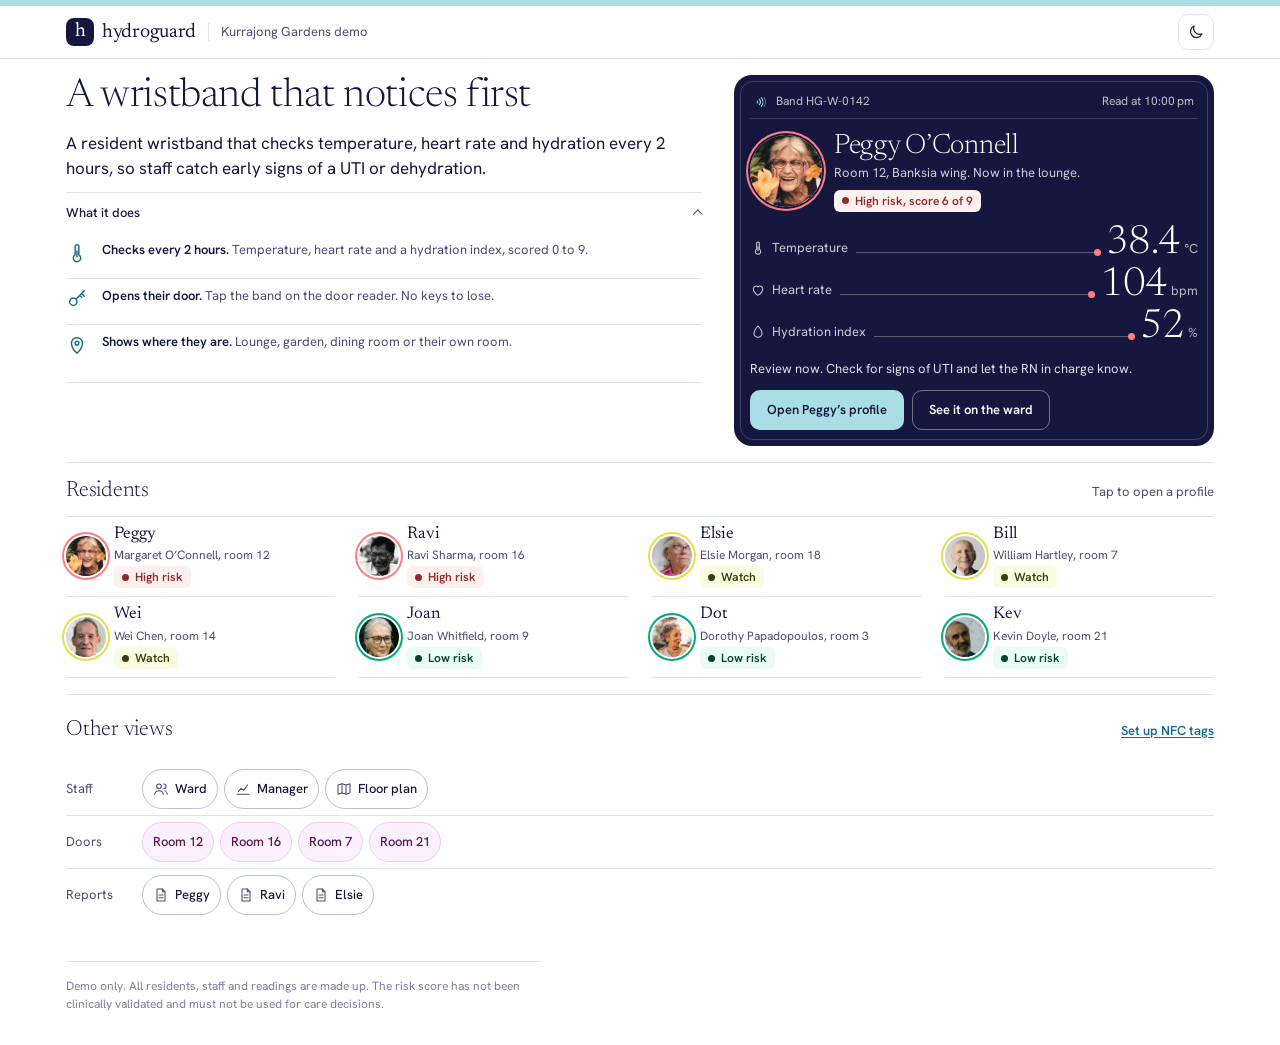
==== index.html @ 36a34e1f "Add files via upload" ====
<!doctype html>
<html lang="en-AU">
<head>
  <meta charset="utf-8">
  <meta name="viewport" content="width=device-width, initial-scale=1">
  <title>HydroGuard demo</title>
  <meta name="description" content="HydroGuard demo: a resident wristband that checks temperature, heart rate and hydration every 2 hours, opens their door and shows where they are. Demo only.">
  <link rel="icon" href="assets/img/icon.svg" type="image/svg+xml">
  <link rel="stylesheet" href="assets/css/hydroguard.css?v=3">
  <link rel="stylesheet" href="assets/css/hub.css?v=3">
</head>
<body>
  <main class="wrap hub" id="main">
    <section class="hub-top" aria-labelledby="hub-h">
      <div class="hub-lead">
        <h1 id="hub-h">A wristband that notices first</h1>
        <p>A resident wristband that checks temperature, heart rate and hydration every 2 hours, so staff catch early signs of a UTI or dehydration.</p>
      </div>
      <details class="disclose hub-more">
        <summary>What it does</summary>
        <ul class="does ruled" aria-label="What the wristband does">
          <li><span class="does-icon" data-icon="thermo"></span><span><strong>Checks every 2 hours.</strong> Temperature, heart rate and a hydration index, scored 0 to 9.</span></li>
          <li><span class="does-icon" data-icon="key"></span><span><strong>Opens their door.</strong> Tap the band on the door reader. No keys to lose.</span></li>
          <li><span class="does-icon" data-icon="pin"></span><span><strong>Shows where they are.</strong> Lounge, garden, dining room or their own room.</span></li>
        </ul>
      </details>
      <div id="live" class="hub-live"></div>
    </section>

    <section class="section" aria-labelledby="res-h">
      <div class="section-head">
        <h2 id="res-h">Residents</h2>
        <span class="small muted">Tap to open a profile</span>
      </div>
      <ul class="res-grid" id="res-grid"></ul>
    </section>

    <section class="section" aria-labelledby="other-h">
      <div class="section-head"><h2 id="other-h">Other views</h2><a class="small nfc-link" href="tags.html">Set up NFC tags</a></div>
      <ul class="other-list ruled" id="other-list"></ul>
    </section>
  </main>

  <script src="assets/js/scoring.js?v=3"></script>
  <script src="assets/js/data.js?v=3"></script>
  <script src="assets/js/ui.js?v=3"></script>
  <script src="assets/js/hub.js?v=3"></script>
</body>
</html>
---- assets/css/hydroguard.css ----
/* HydroGuard demo — shared design system
   Brand language follows the Tendable guidelines (Hangar):
   navy ink, Aqua primary, Moss / Coral / Lilac secondaries, light serif headlines,
   neo-grotesque body, dot-on-hairline callouts, thin aqua band at the top of each page.
   Shared file: page-specific styles live in assets/css/<page>.css */

@import url('https://fonts.googleapis.com/css2?family=Hanken+Grotesk:wght@400;500;600;700&family=Newsreader:opsz,wght@6..72,300;6..72,400&display=swap');

:root {
  /* Aqua (primary) */
  --aqua-50: #E3F5F6;
  --aqua-100: #A9DFE4;
  --aqua-400: #00A3AF;
  --aqua-600: #1B6C8C;
  --aqua-800: #2C3168;
  --navy: #15173F;

  /* Moss — low risk / good */
  --moss-50: #EAFBF5;
  --moss-200: #98EDD9;
  --moss-500: #00A97C;
  --moss-800: #04432F;

  /* Olive / yellow — watch */
  --olive-50: #FBFBE3;
  --olive-300: #E3E04A;
  --olive-800: #3D3D0A;

  /* Coral — high risk */
  --coral-50: #FFF0F0;
  --coral-200: #FFC9C9;
  --coral-400: #FF7F7F;
  --coral-800: #8A2C2A;

  /* Lilac — personal / resident side */
  --lilac-50: #FBF0FF;
  --lilac-200: #EFCBFF;
  --lilac-500: #A55DB3;
  --lilac-800: #561450;

  /* Semantic tokens (light) */
  --bg: #FFFFFF;
  --bg-sunk: #F4FAFB;
  --surface: #FFFFFF;
  --ink: var(--navy);
  --ink-2: #4A4D72;
  --ink-3: #7C7F9C;
  --rule: #DDE3EA;
  --rule-strong: #B9C1CE;
  --band: var(--aqua-100);
  --accent: var(--aqua-400);
  --accent-ink: var(--aqua-600);
  --focus: #00A3AF;

  --low-bg: var(--moss-50);   --low-ink: var(--moss-800);   --low-mark: var(--moss-500);
  --watch-bg: var(--olive-50); --watch-ink: var(--olive-800); --watch-mark: var(--olive-300);
  --high-bg: var(--coral-50); --high-ink: var(--coral-800); --high-mark: var(--coral-400);
  --me-bg: var(--lilac-50);   --me-ink: var(--lilac-800);   --me-mark: var(--lilac-500);

  /* Type */
  --serif: 'Newsreader', 'Iowan Old Style', Georgia, serif;
  --sans: 'Hanken Grotesk', system-ui, -apple-system, 'Segoe UI', sans-serif;
  --fs-xs: 0.75rem;   /* 12 */
  --fs-sm: 0.8125rem; /* 13 */
  --fs-base: 0.9375rem; /* 15 */
  --fs-md: 1.0625rem; /* 17 */
  --fs-lg: 1.375rem;  /* 22 */
  --fs-xl: 1.75rem;   /* 28 */
  --fs-2xl: 2.5rem;   /* 40 */
  --fs-3xl: 3.5rem;   /* 56 */

  /* Space — deliberately tight */
  --s1: 4px; --s2: 8px; --s3: 12px; --s4: 16px; --s5: 24px; --s6: 32px;
  --gutter: 16px;
  --radius-lg: 18px;  /* big colour blocks (guideline cover style) */
  --radius: 10px;     /* controls */
  --radius-sm: 6px;   /* chips */
  --maxw: 1180px;
}

@media (prefers-color-scheme: dark) {
  :root:not([data-theme="light"]) {
    --bg: #0F1131; --bg-sunk: #15173F; --surface: #191C49;
    --ink: #EEF3F8; --ink-2: #B8BED8; --ink-3: #868CB0;
    --rule: #2A2E62; --rule-strong: #3E4380; --band: #1B6C8C;
    --accent: #3FC5CF; --accent-ink: #7FDCE3; --focus: #7FDCE3;
    --low-bg: #0D3A2E; --low-ink: #98EDD9; --low-mark: #00C48F;
    --watch-bg: #34340E; --watch-ink: #F0EE8A; --watch-mark: #E3E04A;
    --high-bg: #4A1A22; --high-ink: #FFC9C9; --high-mark: #FF8A8A;
    --me-bg: #3A1440; --me-ink: #EFCBFF; --me-mark: #C98BD6;
  }
}
:root[data-theme="dark"] {
  --bg: #0F1131; --bg-sunk: #15173F; --surface: #191C49;
  --ink: #EEF3F8; --ink-2: #B8BED8; --ink-3: #868CB0;
  --rule: #2A2E62; --rule-strong: #3E4380; --band: #1B6C8C;
  --accent: #3FC5CF; --accent-ink: #7FDCE3; --focus: #7FDCE3;
  --low-bg: #0D3A2E; --low-ink: #98EDD9; --low-mark: #00C48F;
  --watch-bg: #34340E; --watch-ink: #F0EE8A; --watch-mark: #E3E04A;
  --high-bg: #4A1A22; --high-ink: #FFC9C9; --high-mark: #FF8A8A;
  --me-bg: #3A1440; --me-ink: #EFCBFF; --me-mark: #C98BD6;
}

/* ---------- Base ---------- */
*, *::before, *::after { box-sizing: border-box; }
html { -webkit-text-size-adjust: 100%; }
body {
  margin: 0;
  background: var(--bg);
  color: var(--ink);
  font: 400 var(--fs-base)/1.45 var(--sans);
  font-variant-numeric: tabular-nums;
  border-top: 6px solid var(--band); /* guideline page band */
  min-height: 100vh;
}
img { max-width: 100%; display: block; }
a { color: var(--accent-ink); text-underline-offset: 2px; }
button, input, select, textarea { font: inherit; color: inherit; }
:focus-visible { outline: 2px solid var(--focus); outline-offset: 2px; border-radius: 4px; }
@media (prefers-reduced-motion: reduce) {
  *, *::before, *::after { animation-duration: 0.001ms !important; transition-duration: 0.001ms !important; }
}

h1, h2, h3, .serif {
  font-family: var(--serif);
  font-weight: 300;
  font-optical-sizing: auto;
  letter-spacing: -0.01em;
  line-height: 1.1;
  margin: 0;
}
h1 { font-size: var(--fs-xl); }
h2 { font-size: var(--fs-lg); }
h3 { font-size: var(--fs-md); font-weight: 400; }
p { margin: 0 0 var(--s2); max-width: 68ch; }
.muted { color: var(--ink-2); }
.faint { color: var(--ink-3); }
.small { font-size: var(--fs-sm); }
.xs { font-size: var(--fs-xs); }
.visually-hidden { position: absolute !important; width: 1px; height: 1px; overflow: hidden; clip: rect(0 0 0 0); white-space: nowrap; }

/* ---------- Layout ---------- */
.wrap { max-width: var(--maxw); margin: 0 auto; padding: 0 var(--gutter); }
.stack > * + * { margin-top: var(--s3); }
.row { display: flex; gap: var(--s2); align-items: center; }
.row-between { display: flex; gap: var(--s2); align-items: center; justify-content: space-between; }
.grid-2 { display: grid; gap: var(--s4); }
@media (min-width: 900px) { .grid-2 { grid-template-columns: 1fr 1fr; } }
.section { padding: var(--s4) 0; border-top: 1px solid var(--rule); }
.section:first-child { border-top: 0; }
.section-head { display: flex; align-items: baseline; justify-content: space-between; gap: var(--s2); margin-bottom: var(--s3); }

/* ---------- App header ---------- */
.hg-header {
  position: sticky; top: 0; z-index: 20;
  background: var(--bg); /* no backdrop-filter: it would trap the fixed mobile tab bar */
  border-bottom: 1px solid var(--rule);
}
.hg-header .wrap { display: flex; align-items: center; gap: var(--s3); min-height: 52px; }
.hg-logo { display: flex; align-items: center; gap: var(--s2); text-decoration: none; color: var(--ink); }
.hg-logo .mark {
  width: 28px; height: 28px; border-radius: 8px; background: var(--navy); color: #fff;
  display: grid; place-items: center; font: 400 20px/1 var(--serif); padding-bottom: 3px;
}
:root[data-theme="dark"] .hg-logo .mark { box-shadow: inset 0 0 0 1px var(--rule-strong); }
.hg-logo .word { font: 400 20px/1 var(--serif); letter-spacing: -0.015em; }
.hg-header .context { font-size: var(--fs-sm); color: var(--ink-2); border-left: 1px solid var(--rule); padding-left: var(--s3); white-space: nowrap; overflow: hidden; text-overflow: ellipsis; }
.hg-header .spacer { flex: 1; }
.icon-btn {
  width: 36px; height: 36px; border-radius: var(--radius); border: 1px solid var(--rule);
  background: var(--surface); display: grid; place-items: center; cursor: pointer; color: var(--ink);
}
.icon-btn:hover { border-color: var(--rule-strong); }
.icon-btn svg { width: 18px; height: 18px; }

/* Bottom tab bar (mobile) / inline nav (desktop) */
.hg-tabs {
  position: fixed; bottom: 0; left: 0; right: 0; z-index: 20;
  display: flex; background: var(--surface); border-top: 1px solid var(--rule);
  padding-bottom: env(safe-area-inset-bottom);
}
.hg-tabs a {
  flex: 1; text-align: center; padding: var(--s2) 0 var(--s2); font-size: var(--fs-xs); font-weight: 500;
  color: var(--ink-2); text-decoration: none; display: flex; flex-direction: column; align-items: center; gap: 2px;
}
.hg-tabs a svg { width: 20px; height: 20px; }
.hg-tabs a[aria-current="page"] { color: var(--accent-ink); }
body.has-tabs { padding-bottom: 72px; }
@media (min-width: 900px) {
  .hg-tabs { position: static; border: 0; background: none; padding: 0; gap: var(--s1); }
  .hg-tabs a { flex: none; flex-direction: row; padding: 6px 10px; border-radius: var(--radius); font-size: var(--fs-sm); }
  .hg-tabs a[aria-current="page"] { background: var(--aqua-50); color: var(--aqua-600); }
  :root[data-theme="dark"] .hg-tabs a[aria-current="page"] { background: var(--rule); color: var(--accent-ink); }
  body.has-tabs { padding-bottom: 0; }
}

/* ---------- Colour blocks (guideline cover style: block + inset hairline frame) ---------- */
.block {
  position: relative; border-radius: var(--radius-lg); padding: var(--s4);
  background: var(--navy); color: #fff;
}
.block::after {
  content: ""; position: absolute; inset: 6px; border-radius: calc(var(--radius-lg) - 5px);
  border: 1px solid rgba(255,255,255,0.18); pointer-events: none;
}
.block > * { position: relative; z-index: 1; }
.block.moss { background: #04432F; }
.block.coral { background: var(--coral-800); }
.block.lilac { background: var(--lilac-800); }
.block.aqua { background: var(--aqua-600); }
.block.light { background: var(--aqua-50); color: var(--navy); }
.block.light::after { border-color: rgba(21,23,63,0.12); }

/* ---------- Panels: ruled, not boxed ---------- */
.panel { background: var(--surface); border: 1px solid var(--rule); border-radius: var(--radius); padding: var(--s3); }
.ruled > * { border-top: 1px solid var(--rule); padding: var(--s2) 0; }
.ruled > *:first-child { border-top: 0; }

/* ---------- Dot-and-hairline callout (signature device) ---------- */
.callout { display: grid; grid-template-columns: auto 1fr auto; align-items: end; gap: var(--s2); }
.callout .label { font-size: var(--fs-sm); color: var(--ink-2); padding-bottom: 6px; }
.callout .line { position: relative; height: 1px; background: var(--rule-strong); margin-bottom: 11px; }
.callout .line::after {
  content: ""; position: absolute; right: -3px; top: -3px; width: 7px; height: 7px; border-radius: 50%;
  background: var(--ink);
}
.callout .line.low::after { background: var(--low-mark); }
.callout .line.watch::after { background: var(--olive-800); }
.callout .line.high::after { background: var(--high-mark); }
.reading { font: 300 var(--fs-2xl)/1 var(--serif); letter-spacing: -0.02em; }
.reading .unit { font: 400 var(--fs-sm)/1 var(--sans); color: var(--ink-2); margin-left: 4px; letter-spacing: 0; }
.reading.xl { font-size: var(--fs-3xl); }

/* ---------- Risk chips ---------- */
.chip {
  display: inline-flex; align-items: center; gap: 6px; padding: 2px 8px; border-radius: var(--radius-sm);
  font-size: var(--fs-xs); font-weight: 600; line-height: 1.5; white-space: nowrap;
  background: var(--bg-sunk); color: var(--ink-2);
}
.chip::before { content: ""; width: 7px; height: 7px; border-radius: 50%; background: currentColor; }
.chip.plain::before { display: none; }
.chip.low { background: var(--low-bg); color: var(--low-ink); }
.chip.watch { background: var(--watch-bg); color: var(--watch-ink); }
.chip.high { background: var(--high-bg); color: var(--high-ink); }
.chip.me { background: var(--me-bg); color: var(--me-ink); }
/* score-coloured value cells: s0..s3 */
.s0 { color: var(--ink); }
.s1 { background: var(--watch-bg); color: var(--watch-ink); }
.s2 { background: color-mix(in srgb, var(--high-bg) 60%, var(--watch-bg)); color: var(--high-ink); }
.s3 { background: var(--high-bg); color: var(--high-ink); font-weight: 600; }

/* ---------- Buttons & controls ---------- */
.btn {
  display: inline-flex; align-items: center; justify-content: center; gap: var(--s2);
  min-height: 40px; padding: 0 var(--s4); border-radius: var(--radius); border: 1px solid transparent;
  background: var(--navy); color: #fff; font-weight: 600; font-size: var(--fs-sm);
  cursor: pointer; text-decoration: none;
}
:root[data-theme="dark"] .btn { background: var(--accent); color: var(--navy); }
.btn.secondary, :root[data-theme="dark"] .btn.secondary { background: var(--surface); color: var(--ink); border-color: var(--rule-strong); }
.btn.ghost, :root[data-theme="dark"] .btn.ghost { background: transparent; color: var(--accent-ink); padding: 0 var(--s2); }
:root[data-theme="dark"] .btn.danger { background: var(--coral-800); color: #fff; }
.btn.danger { background: var(--coral-800); color: #fff; }
.btn.block-btn { width: 100%; }
.btn:disabled { opacity: 0.5; cursor: not-allowed; }
.seg { display: inline-flex; border: 1px solid var(--rule); border-radius: var(--radius); padding: 2px; gap: 2px; background: var(--surface); }
.seg button { border: 0; background: none; padding: 6px 10px; border-radius: 7px; font-size: var(--fs-sm); font-weight: 500; color: var(--ink-2); cursor: pointer; }
.seg button[aria-pressed="true"] { background: var(--navy); color: #fff; }
:root[data-theme="dark"] .seg button[aria-pressed="true"] { background: var(--accent); color: var(--navy); }
.input { min-height: 40px; padding: 0 var(--s3); border: 1px solid var(--rule-strong); border-radius: var(--radius); background: var(--surface); }
input[type="range"] { accent-color: var(--accent); width: 100%; }

/* ---------- Avatar ---------- */
.avatar {
  --size: 44px; width: var(--size); height: var(--size); border-radius: 50%; overflow: hidden; flex: none;
  background: var(--lilac-50); color: var(--lilac-800); display: grid; place-items: center;
  font: 400 calc(var(--size) * 0.4)/1 var(--serif);
}
.avatar { position: relative; }
.avatar img { position: absolute; inset: 0; width: 100%; height: 100%; object-fit: cover; }
.avatar.lg { --size: 88px; }
.avatar.xl { --size: 120px; border-radius: var(--radius-lg); }
.avatar.ring-high { box-shadow: 0 0 0 2px var(--bg), 0 0 0 4px var(--high-mark); }
.avatar.ring-watch { box-shadow: 0 0 0 2px var(--bg), 0 0 0 4px var(--olive-300); }
.avatar.ring-low { box-shadow: 0 0 0 2px var(--bg), 0 0 0 4px var(--low-mark); }

/* ---------- Tables ---------- */
.table { width: 100%; border-collapse: collapse; font-size: var(--fs-sm); }
.table th { text-align: left; font-weight: 600; color: var(--ink-2); padding: 6px 8px; border-bottom: 1px solid var(--rule-strong); }
.table td { padding: 6px 8px; border-bottom: 1px solid var(--rule); }
.table-scroll { overflow-x: auto; }

/* ---------- Charts (rendered by HG.chart) ---------- */
.hg-chart { width: 100%; height: auto; display: block; overflow: visible; }
.hg-chart .band { fill: var(--moss-50); }
:root[data-theme="dark"] .hg-chart .band { fill: rgba(0,196,143,0.12); }
.hg-chart .grid { stroke: var(--rule); stroke-width: 1; }
.hg-chart .axis { fill: var(--ink-3); font: 500 10px var(--sans); }
.hg-chart .line { fill: none; stroke: var(--ink); stroke-width: 1.75; stroke-linejoin: round; stroke-linecap: round; }
.hg-chart .dot { fill: var(--bg); stroke: var(--ink); stroke-width: 1.5; }
.hg-chart .dot.last { fill: var(--ink); }
.hg-chart .dot.s1, .hg-chart .dot.s2 { fill: var(--olive-300); stroke: var(--olive-800); }
.hg-chart .dot.s3 { fill: var(--high-mark); stroke: var(--coral-800); }
.hg-chart .leader { stroke: var(--rule-strong); stroke-dasharray: 2 3; }
.hg-chart .val { fill: var(--ink); font: 300 15px var(--serif); }

/* ---------- Sheet / drawer (mobile detail) ---------- */
.sheet-backdrop { position: fixed; inset: 0; background: rgba(21,23,63,0.4); z-index: 40; opacity: 0; pointer-events: none; transition: opacity .2s; }
.sheet-backdrop.open { opacity: 1; pointer-events: auto; }
.sheet {
  position: fixed; left: 0; right: 0; bottom: 0; z-index: 41; max-height: 92vh; overflow-y: auto;
  background: var(--bg); border-radius: var(--radius-lg) var(--radius-lg) 0 0; padding: var(--s3) var(--gutter) var(--s5);
  transform: translateY(100%); visibility: hidden; transition: transform .25s ease, visibility 0s linear .25s;
}
.sheet.open { transform: none; visibility: visible; transition: transform .25s ease; }
/* pop-ups can open on top of another sheet (e.g. nurse detail on mobile) */
.sheet.popup { z-index: 43; }
.sheet-backdrop.popup-backdrop { z-index: 42; }
.sheet .grab { width: 40px; height: 4px; border-radius: 2px; background: var(--rule-strong); margin: 0 auto var(--s3); }

/* ---------- Toast ---------- */
.hg-toast {
  position: fixed; left: 50%; bottom: 88px; transform: translate(-50%, 20px); z-index: 60;
  background: var(--navy); color: #fff; padding: 10px 14px; border-radius: var(--radius); font-size: var(--fs-sm); font-weight: 500;
  opacity: 0; transition: opacity .2s, transform .2s; max-width: calc(100vw - 32px);
}
:root[data-theme="dark"] .hg-toast { background: var(--ink); color: var(--navy); }
.hg-toast.show { opacity: 1; transform: translate(-50%, 0); }
@media (min-width: 900px) { .hg-toast { bottom: 24px; } }

/* ---------- Demo footer note ---------- */
.demo-note { font-size: var(--fs-xs); color: var(--ink-3); padding: var(--s4) 0 var(--s5); border-top: 1px solid var(--rule); margin-top: var(--s5); }

@media print {
  body { border-top: 0; }
  .hg-header, .hg-tabs, .no-print, .hg-toast { display: none !important; }
}

/* ---------- Progressive disclosure ----------
   .more-row  : a wrap of small buttons that open pop-ups (HG.popup)
   .more-btn  : one of those buttons (icon + label + optional count)
   details.disclose : inline expander for lists that sit in the page flow */
.more-row { display: flex; flex-wrap: wrap; gap: var(--s2); }
.more-btn {
  display: inline-flex; align-items: center; gap: 6px; min-height: 40px; padding: 0 12px;
  border: 1px solid var(--rule-strong); border-radius: 999px; background: var(--surface); color: var(--ink);
  font-size: var(--fs-sm); font-weight: 500; cursor: pointer; text-decoration: none;
}
.more-btn svg { width: 16px; height: 16px; color: var(--ink-2); }
.more-btn .count { font-size: var(--fs-xs); color: var(--ink-3); }
.more-btn:hover { border-color: var(--ink-2); }
.more-btn.me { border-color: var(--lilac-200); background: var(--me-bg); color: var(--me-ink); }
.more-btn.me svg { color: var(--me-ink); }
.block .more-btn { background: rgba(255,255,255,0.1); border-color: rgba(255,255,255,0.28); color: #fff; }
.block .more-btn svg, .block .more-btn .count { color: rgba(255,255,255,0.75); }
.block .more-btn:hover { background: rgba(255,255,255,0.18); }

details.disclose { border-top: 1px solid var(--rule); }
details.disclose > summary {
  list-style: none; cursor: pointer; display: flex; align-items: center; justify-content: space-between; gap: var(--s2);
  min-height: 40px; font-weight: 500; font-size: var(--fs-sm); color: var(--ink);
}
details.disclose > summary::-webkit-details-marker { display: none; }
details.disclose > summary::after {
  content: ""; width: 7px; height: 7px; border-right: 1.6px solid var(--ink-2); border-bottom: 1.6px solid var(--ink-2);
  transform: rotate(45deg) translateY(-2px); transition: transform .15s;
}
details.disclose[open] > summary::after { transform: rotate(-135deg) translateY(-1px); }
details.disclose > :not(summary) { padding-bottom: var(--s3); }

/* Pop-up: bottom sheet on phones, centred dialog on wider screens */
.popup { padding-top: var(--s2); }
.popup-head { display: flex; align-items: center; justify-content: space-between; gap: var(--s2); margin-bottom: var(--s3); }
.popup-head h2 { font-size: var(--fs-lg); }
@media (min-width: 700px) {
  .sheet.popup {
    left: 50%; right: auto; bottom: auto; top: 50%; width: min(560px, calc(100vw - 32px)); max-height: 84vh;
    border-radius: var(--radius-lg); border: 1px solid var(--rule); padding: var(--s4);
    transform: translate(-50%, calc(-50% + 16px)); opacity: 0; pointer-events: none; transition: transform .2s ease, opacity .2s, visibility 0s linear .2s;
  }
  .sheet.popup.open { transform: translate(-50%, -50%); opacity: 1; pointer-events: auto; transition: transform .2s ease, opacity .2s; }
  .sheet.popup .grab { display: none; }
}
---- assets/css/hub.css ----
/* Demo hub (index.html) and shared bits for tags.html / 404.html */

.hub { padding-top: var(--s4); }

/* ---------- Opening: intro + live wristband reading ---------- */
.hub-top { display: grid; gap: var(--s3); padding-bottom: var(--s4); grid-template-areas: "lead" "more" "live"; }
.hub-lead { grid-area: lead; }
.hub-live { grid-area: live; }
.hub-more { grid-area: more; }
@media (min-width: 900px) {
  .hub-top { grid-template-columns: minmax(0, 1fr) minmax(0, 480px); grid-template-areas: "lead live" "more live"; grid-template-rows: auto 1fr; column-gap: var(--s6); align-items: start; }
}
.hub-lead h1 { font-size: var(--fs-xl); margin-bottom: var(--s2); }
@media (min-width: 900px) { .hub-lead h1 { font-size: var(--fs-2xl); margin-bottom: var(--s3); } .hub-lead p { font-size: var(--fs-md); } }
.hub-lead p { margin: 0; }

.hub-more { border-bottom: 1px solid var(--rule); }
.does { list-style: none; margin: 0; padding: 0; }
.does li { display: grid; grid-template-columns: 28px 1fr; gap: var(--s2); align-items: start; font-size: var(--fs-sm); color: var(--ink-2); }
.does strong { color: var(--ink); font-weight: 600; }
.does-icon { color: var(--accent-ink); padding-top: 1px; }
.does-icon svg { width: 22px; height: 22px; }

/* Live block: navy, wristband-style readout */
.live { display: grid; gap: var(--s3); }
.live-band {
  display: flex; justify-content: space-between; align-items: center; gap: var(--s2);
  font-size: var(--fs-xs); color: rgba(255,255,255,0.72);
  border-bottom: 1px solid rgba(255,255,255,0.16); padding: 2px 4px var(--s2);
}
.live-id { display: inline-flex; align-items: center; gap: 6px; }
.live-id svg { width: 16px; height: 16px; color: var(--aqua-100); }
.live-who { display: grid; grid-template-columns: auto 1fr; gap: var(--s3); align-items: center; }
.live .avatar { --size: 72px; }
.live .avatar.ring-high { box-shadow: 0 0 0 2px var(--navy), 0 0 0 4px var(--coral-400); }
.live-name { font-size: var(--fs-xl); color: #fff; margin-bottom: 2px; }
.live-meta { font-size: var(--fs-sm); color: rgba(255,255,255,0.78); margin: 0 0 6px; }
.live .chip.high { background: var(--coral-50); color: var(--coral-800); }
.live .chip.watch { background: var(--olive-50); color: var(--olive-800); }
.live .chip.low { background: var(--moss-50); color: var(--moss-800); }

.live-rows { display: grid; gap: 2px; }
.live .callout .label { color: rgba(255,255,255,0.78); display: inline-flex; align-items: center; gap: 6px; }
.live .callout .label svg { width: 16px; height: 16px; }
.live .callout .line { background: rgba(255,255,255,0.3); }
.live .callout .line::after { background: #fff; }
.live .callout .line.low::after { background: var(--moss-200); }
.live .callout .line.watch::after { background: var(--olive-300); }
.live .callout .line.high::after { background: var(--coral-400); }
.live .reading { color: #fff; }
.live .reading .unit { color: rgba(255,255,255,0.7); }
.live-advice { font-size: var(--fs-sm); color: rgba(255,255,255,0.86); margin: 0; }
.live-actions { display: flex; flex-wrap: wrap; gap: var(--s2); }
.live .btn { background: var(--aqua-100); color: var(--navy); }
.live .btn.secondary { background: transparent; color: #fff; border-color: rgba(255,255,255,0.4); }
.live .btn:focus-visible { outline-color: var(--aqua-100); }

/* ---------- Residents ---------- */
.res-grid { list-style: none; margin: 0; padding: 0; display: grid; grid-template-columns: 1fr 1fr; column-gap: var(--s3); border-top: 1px solid var(--rule); }
.res-grid li { border-bottom: 1px solid var(--rule); min-width: 0; }
@media (min-width: 900px) { .res-grid { grid-template-columns: repeat(4, 1fr); column-gap: var(--s5); } }
.res-link {
  display: grid; grid-template-columns: auto minmax(0, 1fr); gap: var(--s2); align-items: center;
  padding: var(--s2) 0; min-height: 56px; color: var(--ink); text-decoration: none;
}
.res-link .avatar { --size: 40px; }
.res-link:hover .res-name { text-decoration: underline; text-underline-offset: 3px; }
.res-text { min-width: 0; display: grid; justify-items: start; gap: 2px; }
.res-name { font: 400 var(--fs-md)/1.2 var(--serif); }
.res-sub { font-size: var(--fs-xs); color: var(--ink-2); max-width: 100%; white-space: nowrap; overflow: hidden; text-overflow: ellipsis; }

/* ---------- Other views: one row of link pills per group ---------- */
.other-list { list-style: none; margin: 0; padding: 0; }
.other-list > li { display: grid; gap: 4px; padding: 6px 0 var(--s2); }
.other-list .more-row { gap: 6px; }
.other-list .more-btn { padding: 0 10px; }
@media (min-width: 480px) { .other-list > li { grid-template-columns: 4.5em minmax(0, 1fr); gap: var(--s2); align-items: center; padding: 6px 0; } }
.nfc-link { display: inline-flex; align-items: center; min-height: 40px; font-weight: 600; }
.other-list .more-btn { min-height: 40px; }
:root[data-theme="dark"] .block.light { background: var(--aqua-600); color: #fff; }
:root[data-theme="dark"] .block.light::after { border-color: rgba(255,255,255,0.18); }

/* =====================================================================
   NFC tag set-up sheet (tags.html)
   ===================================================================== */
.tags { padding-top: var(--s3); }
.sub-h { font: 600 var(--fs-sm)/1.3 var(--sans); letter-spacing: 0; margin: 0 0 var(--s2); color: var(--ink); }
.tags-head { margin-bottom: var(--s3); }
.tags-head h1 { margin: var(--s1) 0 var(--s2); }
.btn.back { margin-left: calc(var(--s2) * -1); }
.btn.back svg, .btn [data-icon] svg { width: 18px; height: 18px; }
.btn [data-icon] { display: inline-grid; }

.base-box { margin-bottom: var(--s4); }
.base-title { font-size: var(--fs-lg); margin-bottom: var(--s2); }
.base-form { display: flex; flex-wrap: wrap; gap: var(--s2); }
.base-form .input { flex: 1 1 260px; min-width: 0; font-family: ui-monospace, 'SF Mono', Menlo, monospace; font-size: var(--fs-sm); color: var(--ink); }
.base-hint { margin: var(--s2) 0 0; }
.block.light .btn.secondary { background: #fff; color: var(--navy); border-color: rgba(21,23,63,0.25); }
:root[data-theme="dark"] .block.light .btn.secondary { background: transparent; color: #fff; border-color: rgba(255,255,255,0.4); }
:root[data-theme="dark"] .base-box .input { background: var(--bg); }

.howto { margin-bottom: var(--s3); border-bottom: 1px solid var(--rule); }
@media (min-width: 900px) { .howto { display: grid; grid-template-columns: 1fr 1fr; column-gap: var(--s5); align-items: start; } }
.steps { margin: 0; padding-left: 1.4em; display: grid; gap: 4px; }
.notes { list-style: none; margin: 0; padding: 0; }
.notes li { color: var(--ink-2); }
.notes strong, .steps strong { color: var(--ink); }

.tags-toolbar { display: flex; flex-wrap: wrap; gap: var(--s2); align-items: center; justify-content: space-between; margin-bottom: var(--s2); }
.tags-toolbar .seg { flex-wrap: wrap; }
.tags-toolbar .seg button { min-height: 36px; }

.group-note { margin-top: calc(var(--s2) * -1); }
.tag-list { list-style: none; margin: 0; padding: 0; display: grid; border-top: 1px solid var(--rule); }
@media (min-width: 760px) { .tag-list { grid-template-columns: 1fr 1fr; column-gap: var(--s5); } }
@media (min-width: 1100px) { .tag-list { grid-template-columns: 1fr 1fr 1fr; } }
.tag { display: grid; grid-template-columns: 48px minmax(0, 1fr) auto; gap: var(--s3); align-items: center; padding: var(--s2) 0; border-bottom: 1px solid var(--rule); }
.tag-qr {
  width: 48px; height: 48px; background: #fff; border-radius: 6px; padding: 3px; border: 1px solid var(--rule);
  display: grid; place-items: center; cursor: zoom-in; color: #4A4D72;
}
.tag-qr:hover { border-color: var(--rule-strong); }
.tag-qr svg { width: 100%; height: 100%; display: block; }
.qr-missing { color: #4A4D72; text-align: center; line-height: 1.2; }
.tag-qr .qr-missing { font-size: 8px; }
.tag-body { min-width: 0; }
.tag-label { font: 400 var(--fs-md)/1.2 var(--serif); margin: 0; }
.tag-label a { color: var(--ink); text-decoration: none; }
.tag-label a:hover { text-decoration: underline; }
.tag-place { display: flex; gap: 4px; align-items: flex-start; font-size: var(--fs-xs); color: var(--ink-2); margin: 0; }
.tag-place svg { width: 13px; height: 13px; flex: none; margin-top: 2px; color: var(--me-mark); }
.tag-body .tag-place span { white-space: nowrap; overflow: hidden; text-overflow: ellipsis; }
@media screen { .tag-body .tag-url { display: none; } } /* shown in the QR pop-up and on the printed sheet */
.tag-url { font: 400 var(--fs-xs)/1.35 ui-monospace, 'SF Mono', Menlo, monospace; margin: 0; }
.tag-url a { color: var(--accent-ink); }
.tag-actions .btn { min-height: 40px; padding: 0 var(--s3); }

/* QR pop-up */
.qr-big { width: min(240px, 70vw); aspect-ratio: 1; background: #fff; border-radius: 8px; padding: 8px; margin: 0 auto var(--s3); display: grid; place-items: center; }
.qr-big svg { width: 100%; height: 100%; display: block; }
.popup .tag-place { font-size: var(--fs-sm); margin-bottom: 4px; }
.popup .tag-url { word-break: break-all; margin-bottom: var(--s3); }
.qr-note { margin-top: var(--s3); }

@media print {
  @page { margin: 12mm; }
  body { background: #fff; color: #000; }
  .tags .tags-head p, .demo-note { display: none; }
  .tags-head h1 { font-size: 18pt; margin: 0 0 4mm; }
  .tag-group { border-top: 0; padding: 0 0 4mm; break-inside: auto; }
  .tag-group .section-head { margin-bottom: 2mm; }
  .group-note { display: none; }
  .tag-list { grid-template-columns: repeat(3, 1fr) !important; gap: 3mm; border: 0; }
  .sheet, .sheet-backdrop, .howto { display: none !important; }
  .tag { grid-template-columns: 1fr; border: 1px dashed #999; border-radius: 3mm; padding: 3mm; break-inside: avoid; text-align: center; justify-items: center; gap: 1.5mm; }
  .tag-qr { width: 30mm; height: 30mm; border: 0; padding: 0; cursor: default; }
  .tag-label { font-size: 12pt; }
  .tag-place { font-size: 9pt; }
  .tag-body .tag-place span { white-space: normal; overflow: visible; }
  .tag-url { word-break: break-all; }
  .tag-place { justify-content: center; color: #333; }
  .tag-place svg { display: none; }
  .tag-url a { color: #000; text-decoration: none; }
}
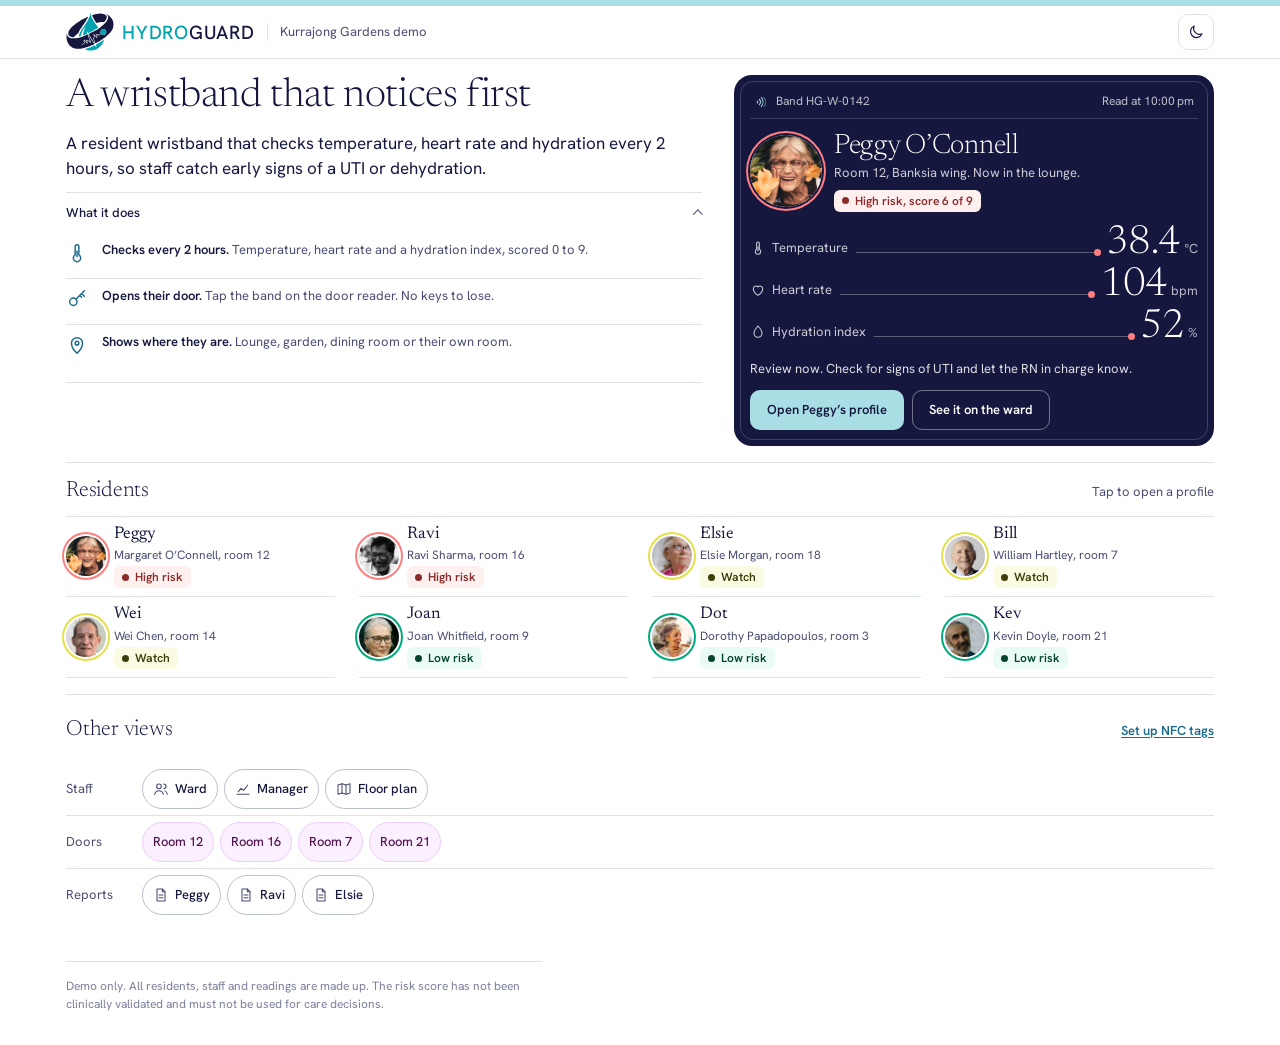
==== commit e84726ff: "Add files via upload" ====
--- a/index.html
+++ b/index.html
@@ -5,7 +5,7 @@
   <meta name="viewport" content="width=device-width, initial-scale=1">
   <title>HydroGuard demo</title>
   <meta name="description" content="HydroGuard demo: a resident wristband that checks temperature, heart rate and hydration every 2 hours, opens their door and shows where they are. Demo only.">
-  <link rel="icon" href="assets/img/icon.svg" type="image/svg+xml">
+  <link rel="icon" href="assets/img/logo/hydroguard-mark.svg" type="image/svg+xml">
   <link rel="stylesheet" href="assets/css/hydroguard.css?v=3">
   <link rel="stylesheet" href="assets/css/hub.css?v=3">
 </head>
--- a/assets/css/hydroguard.css
+++ b/assets/css/hydroguard.css
@@ -158,12 +158,16 @@
 }
 .hg-header .wrap { display: flex; align-items: center; gap: var(--s3); min-height: 52px; }
 .hg-logo { display: flex; align-items: center; gap: var(--s2); text-decoration: none; color: var(--ink); }
-.hg-logo .mark {
-  width: 28px; height: 28px; border-radius: 8px; background: var(--navy); color: #fff;
-  display: grid; place-items: center; font: 400 20px/1 var(--serif); padding-bottom: 3px;
-}
-:root[data-theme="dark"] .hg-logo .mark { box-shadow: inset 0 0 0 1px var(--rule-strong); }
-.hg-logo .word { font: 400 20px/1 var(--serif); letter-spacing: -0.015em; }
+.hg-logo .mark { display: block; width: 48px; height: 38px; } /* mark art is 438×348 */
+.hg-logo .mark img { width: 100%; height: 100%; display: block; }
+/* Show the logo matching the site theme (ui.js always sets data-theme) */
+.hg-logo .mark .logo-dark { display: none; }
+:root[data-theme="dark"] .hg-logo .mark .logo-light { display: none; }
+:root[data-theme="dark"] .hg-logo .mark .logo-dark { display: block; }
+/* Wordmark matches the logo: geometric caps, HYDRO in aqua, GUARD in ink */
+.hg-logo .word { font: 500 19px/1 var(--sans); letter-spacing: 0.04em; }
+.hg-logo .word .hydro { color: var(--accent); }
+.hg-logo .word .guard { color: var(--ink); }
 .hg-header .context { font-size: var(--fs-sm); color: var(--ink-2); border-left: 1px solid var(--rule); padding-left: var(--s3); white-space: nowrap; overflow: hidden; text-overflow: ellipsis; }
 .hg-header .spacer { flex: 1; }
 .icon-btn {
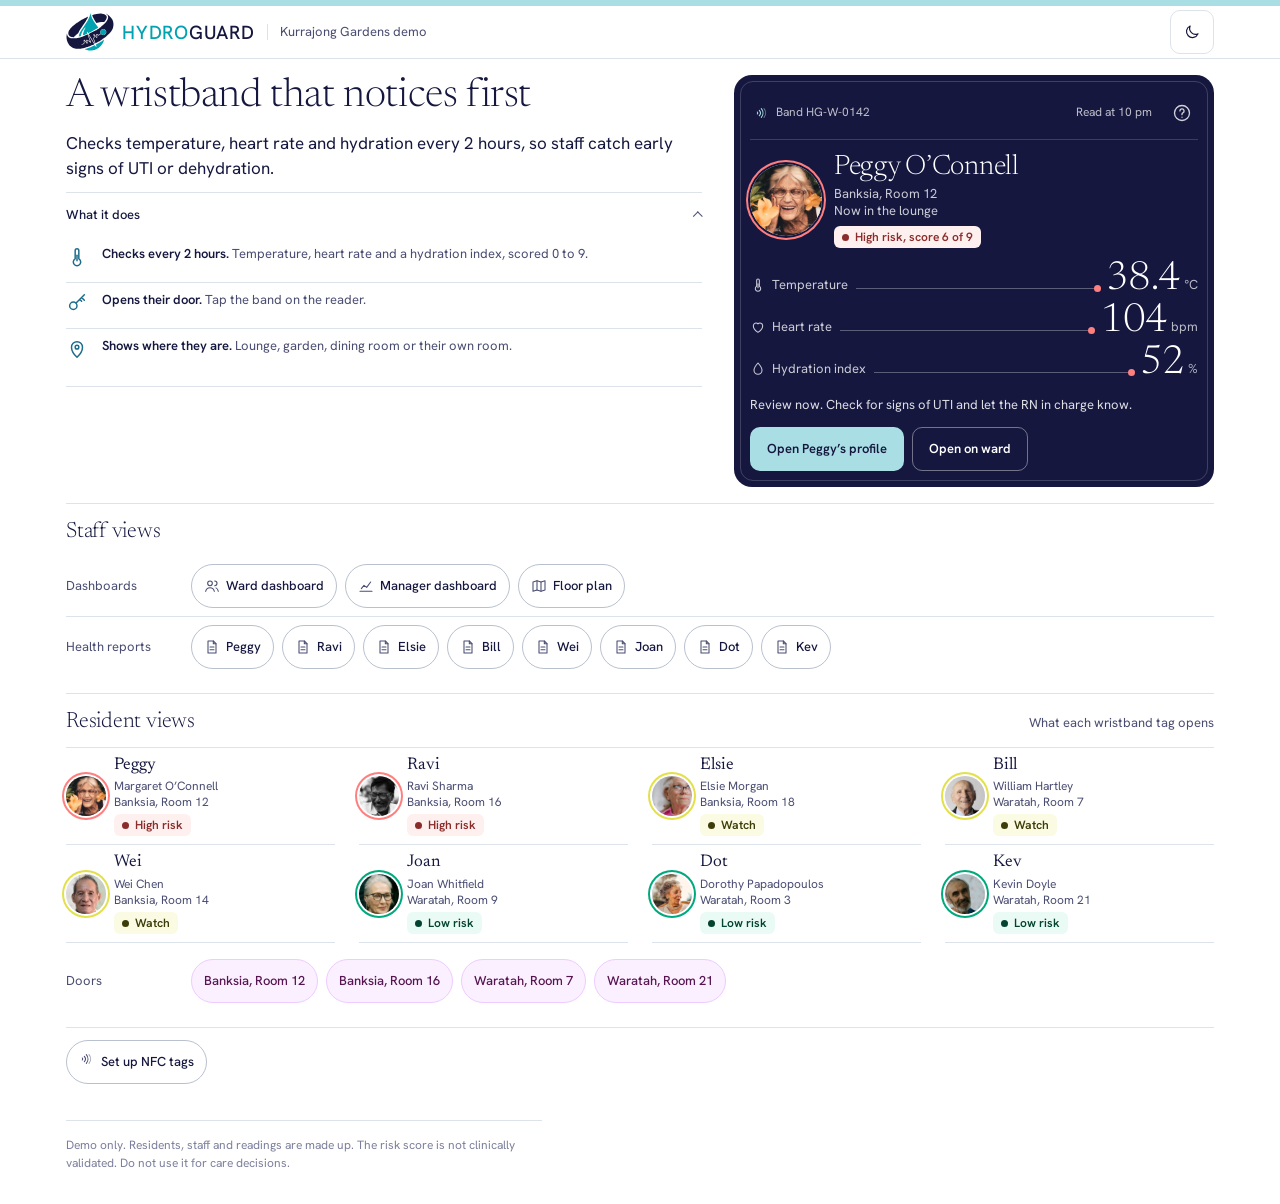
==== commit b9f4c03f: "Add files via upload" ====
--- a/index.html
+++ b/index.html
@@ -6,44 +6,49 @@
   <title>HydroGuard demo</title>
   <meta name="description" content="HydroGuard demo: a resident wristband that checks temperature, heart rate and hydration every 2 hours, opens their door and shows where they are. Demo only.">
   <link rel="icon" href="assets/img/logo/hydroguard-mark.svg" type="image/svg+xml">
-  <link rel="stylesheet" href="assets/css/hydroguard.css?v=3">
-  <link rel="stylesheet" href="assets/css/hub.css?v=3">
+  <link rel="stylesheet" href="assets/css/hydroguard.css?v=4">
+  <link rel="stylesheet" href="assets/css/hub.css?v=4">
 </head>
 <body>
   <main class="wrap hub" id="main">
     <section class="hub-top" aria-labelledby="hub-h">
       <div class="hub-lead">
         <h1 id="hub-h">A wristband that notices first</h1>
-        <p>A resident wristband that checks temperature, heart rate and hydration every 2 hours, so staff catch early signs of a UTI or dehydration.</p>
+        <p>Checks temperature, heart rate and hydration every 2 hours, so staff catch early signs of UTI or dehydration.</p>
       </div>
       <details class="disclose hub-more">
         <summary>What it does</summary>
         <ul class="does ruled" aria-label="What the wristband does">
           <li><span class="does-icon" data-icon="thermo"></span><span><strong>Checks every 2 hours.</strong> Temperature, heart rate and a hydration index, scored 0 to 9.</span></li>
-          <li><span class="does-icon" data-icon="key"></span><span><strong>Opens their door.</strong> Tap the band on the door reader. No keys to lose.</span></li>
+          <li><span class="does-icon" data-icon="key"></span><span><strong>Opens their door.</strong> Tap the band on the reader.</span></li>
           <li><span class="does-icon" data-icon="pin"></span><span><strong>Shows where they are.</strong> Lounge, garden, dining room or their own room.</span></li>
         </ul>
       </details>
       <div id="live" class="hub-live"></div>
     </section>
 
+    <section class="section" aria-labelledby="staff-h">
+      <div class="section-head"><h2 id="staff-h">Staff views</h2></div>
+      <ul class="view-list ruled" id="staff-list"></ul>
+    </section>
+
     <section class="section" aria-labelledby="res-h">
       <div class="section-head">
-        <h2 id="res-h">Residents</h2>
-        <span class="small muted">Tap to open a profile</span>
+        <h2 id="res-h">Resident views</h2>
+        <span class="small muted">What each wristband tag opens</span>
       </div>
       <ul class="res-grid" id="res-grid"></ul>
+      <ul class="view-list doors" id="door-list"></ul>
     </section>
 
-    <section class="section" aria-labelledby="other-h">
-      <div class="section-head"><h2 id="other-h">Other views</h2><a class="small nfc-link" href="tags.html">Set up NFC tags</a></div>
-      <ul class="other-list ruled" id="other-list"></ul>
+    <section class="section hub-nfc" aria-label="NFC tags">
+      <a class="more-btn" href="tags.html"><span data-icon="nfc"></span><span>Set up NFC tags</span></a>
     </section>
   </main>
 
-  <script src="assets/js/scoring.js?v=3"></script>
-  <script src="assets/js/data.js?v=3"></script>
-  <script src="assets/js/ui.js?v=3"></script>
-  <script src="assets/js/hub.js?v=3"></script>
+  <script src="assets/js/scoring.js?v=4"></script>
+  <script src="assets/js/data.js?v=4"></script>
+  <script src="assets/js/ui.js?v=4"></script>
+  <script src="assets/js/hub.js?v=4"></script>
 </body>
 </html>
--- a/assets/css/hydroguard.css
+++ b/assets/css/hydroguard.css
@@ -168,10 +168,11 @@
 .hg-logo .word { font: 500 19px/1 var(--sans); letter-spacing: 0.04em; }
 .hg-logo .word .hydro { color: var(--accent); }
 .hg-logo .word .guard { color: var(--ink); }
-.hg-header .context { font-size: var(--fs-sm); color: var(--ink-2); border-left: 1px solid var(--rule); padding-left: var(--s3); white-space: nowrap; overflow: hidden; text-overflow: ellipsis; }
+.hg-header .context { font-size: var(--fs-sm); color: var(--ink-2); border-left: 1px solid var(--rule); padding-left: var(--s3); line-height: 1.25; min-width: 0; }
+@media (max-width: 419px) { .hg-header .context { font-size: var(--fs-xs); } }
 .hg-header .spacer { flex: 1; }
 .icon-btn {
-  width: 36px; height: 36px; border-radius: var(--radius); border: 1px solid var(--rule);
+  width: 44px; height: 44px; flex: none; border-radius: var(--radius); border: 1px solid var(--rule);
   background: var(--surface); display: grid; place-items: center; cursor: pointer; color: var(--ink);
 }
 .icon-btn:hover { border-color: var(--rule-strong); }
@@ -192,7 +193,7 @@
 body.has-tabs { padding-bottom: 72px; }
 @media (min-width: 900px) {
   .hg-tabs { position: static; border: 0; background: none; padding: 0; gap: var(--s1); }
-  .hg-tabs a { flex: none; flex-direction: row; padding: 6px 10px; border-radius: var(--radius); font-size: var(--fs-sm); }
+  .hg-tabs a { flex: none; flex-direction: row; align-items: center; min-height: 44px; padding: 0 10px; border-radius: var(--radius); font-size: var(--fs-sm); }
   .hg-tabs a[aria-current="page"] { background: var(--aqua-50); color: var(--aqua-600); }
   :root[data-theme="dark"] .hg-tabs a[aria-current="page"] { background: var(--rule); color: var(--accent-ink); }
   body.has-tabs { padding-bottom: 0; }
@@ -208,7 +209,7 @@
   border: 1px solid rgba(255,255,255,0.18); pointer-events: none;
 }
 .block > * { position: relative; z-index: 1; }
-.block.moss { background: #04432F; }
+.block.moss { background: var(--moss-800); }
 .block.coral { background: var(--coral-800); }
 .block.lilac { background: var(--lilac-800); }
 .block.aqua { background: var(--aqua-600); }
@@ -238,7 +239,7 @@
 /* ---------- Risk chips ---------- */
 .chip {
   display: inline-flex; align-items: center; gap: 6px; padding: 2px 8px; border-radius: var(--radius-sm);
-  font-size: var(--fs-xs); font-weight: 600; line-height: 1.5; white-space: nowrap;
+  font-size: var(--fs-xs); font-weight: 600; line-height: 1.5; max-width: 100%; /* wraps rather than overflows */
   background: var(--bg-sunk); color: var(--ink-2);
 }
 .chip::before { content: ""; width: 7px; height: 7px; border-radius: 50%; background: currentColor; }
@@ -256,7 +257,7 @@
 /* ---------- Buttons & controls ---------- */
 .btn {
   display: inline-flex; align-items: center; justify-content: center; gap: var(--s2);
-  min-height: 40px; padding: 0 var(--s4); border-radius: var(--radius); border: 1px solid transparent;
+  min-height: 44px; padding: 0 var(--s4); border-radius: var(--radius); border: 1px solid transparent;
   background: var(--navy); color: #fff; font-weight: 600; font-size: var(--fs-sm);
   cursor: pointer; text-decoration: none;
 }
@@ -268,10 +269,10 @@
 .btn.block-btn { width: 100%; }
 .btn:disabled { opacity: 0.5; cursor: not-allowed; }
 .seg { display: inline-flex; border: 1px solid var(--rule); border-radius: var(--radius); padding: 2px; gap: 2px; background: var(--surface); }
-.seg button { border: 0; background: none; padding: 6px 10px; border-radius: 7px; font-size: var(--fs-sm); font-weight: 500; color: var(--ink-2); cursor: pointer; }
+.seg button { border: 0; background: none; min-height: 44px; padding: 0 10px; border-radius: 7px; font-size: var(--fs-sm); font-weight: 500; color: var(--ink-2); cursor: pointer; }
 .seg button[aria-pressed="true"] { background: var(--navy); color: #fff; }
 :root[data-theme="dark"] .seg button[aria-pressed="true"] { background: var(--accent); color: var(--navy); }
-.input { min-height: 40px; padding: 0 var(--s3); border: 1px solid var(--rule-strong); border-radius: var(--radius); background: var(--surface); }
+.input { min-height: 44px; padding: 0 var(--s3); border: 1px solid var(--rule-strong); border-radius: var(--radius); background: var(--surface); }
 input[type="range"] { accent-color: var(--accent); width: 100%; }
 
 /* ---------- Avatar ---------- */
@@ -337,7 +338,8 @@
 
 @media print {
   body { border-top: 0; }
-  .hg-header, .hg-tabs, .no-print, .hg-toast { display: none !important; }
+  .hg-header, .hg-tabs, .no-print, .hg-toast, .score-help { display: none !important; }
+  details.disclose > summary::after { display: none; }
 }
 
 /* ---------- Progressive disclosure ----------
@@ -346,7 +348,7 @@
    details.disclose : inline expander for lists that sit in the page flow */
 .more-row { display: flex; flex-wrap: wrap; gap: var(--s2); }
 .more-btn {
-  display: inline-flex; align-items: center; gap: 6px; min-height: 40px; padding: 0 12px;
+  display: inline-flex; align-items: center; gap: 6px; min-height: 44px; padding: 0 12px;
   border: 1px solid var(--rule-strong); border-radius: 999px; background: var(--surface); color: var(--ink);
   font-size: var(--fs-sm); font-weight: 500; cursor: pointer; text-decoration: none;
 }
@@ -362,7 +364,7 @@
 details.disclose { border-top: 1px solid var(--rule); }
 details.disclose > summary {
   list-style: none; cursor: pointer; display: flex; align-items: center; justify-content: space-between; gap: var(--s2);
-  min-height: 40px; font-weight: 500; font-size: var(--fs-sm); color: var(--ink);
+  min-height: 44px; font-weight: 500; font-size: var(--fs-sm); color: var(--ink);
 }
 details.disclose > summary::-webkit-details-marker { display: none; }
 details.disclose > summary::after {
@@ -385,3 +387,52 @@
   .sheet.popup.open { transform: translate(-50%, -50%); opacity: 1; pointer-events: auto; transition: transform .2s ease, opacity .2s; }
   .sheet.popup .grab { display: none; }
 }
+
+/* ---------- Label–value rows (dl.kv) ----------
+   <dl class="kv"><div><dt>Diet</dt><dd>Assisted</dd></div>…</dl>. Ruled rows; label column sized to content. */
+dl.kv { margin: 0; display: grid; grid-template-columns: max-content minmax(0, 1fr); font-size: var(--fs-sm); }
+dl.kv > div { display: contents; }
+dl.kv dt, dl.kv dd { margin: 0; padding: 6px 0; border-top: 1px solid var(--rule); }
+dl.kv dt { color: var(--ink-2); padding-right: var(--s3); }
+dl.kv dd { overflow-wrap: anywhere; }
+dl.kv > div:first-child > dt, dl.kv > div:first-child > dd { border-top: 0; }
+dl.kv ul { margin: 0; padding-left: 1.1em; }
+.block dl.kv dt { color: inherit; opacity: 0.75; }
+.block dl.kv dt, .block dl.kv dd { border-color: rgba(255,255,255,0.2); }
+.block.light dl.kv dt, .block.light dl.kv dd { border-color: var(--rule); }
+
+/* ---------- Score help: "?" in the top-right corner of a section ---------- */
+.score-help { border-color: transparent; background: none; color: var(--ink-2); }
+.score-help:hover { border-color: var(--rule); color: var(--ink); }
+.score-help svg { width: 20px; height: 20px; }
+.block .score-help { color: rgba(255,255,255,0.8); }
+.block .score-help:hover { border-color: rgba(255,255,255,0.3); color: #fff; }
+.block.light .score-help { color: var(--ink-2); }
+.score-help-body > * + * { margin-top: var(--s3); }
+.score-help-body p { margin-bottom: 0; }
+.sh-table th[scope="row"] { font-weight: 500; color: var(--ink); }
+.sh-table td, .sh-table th { vertical-align: top; }
+.sh-table .num { text-align: right; }
+.sh-table tfoot th, .sh-table tfoot td { border-bottom: 0; border-top: 1px solid var(--rule-strong); }
+.sh-pts { display: inline-block; min-width: 1.8em; text-align: center; padding: 0 4px; border-radius: var(--radius-sm); font-weight: 600; }
+.sh-pts.s0 { background: var(--low-bg); color: var(--low-ink); }
+.sh-why { display: flex; flex-wrap: wrap; gap: 6px; align-items: center; font-weight: 500; }
+.sh-sub { font-size: var(--fs-md); padding-top: var(--s3); border-top: 1px solid var(--rule); }
+.sh-list { margin: 0; padding-left: 1.1em; }
+.sh-levels { list-style: none; margin: 0; padding: 0; display: grid; gap: 6px; }
+.sh-levels .chip { min-width: 76px; margin-right: 6px; }
+.sh-note { border-left: 3px solid var(--high-mark); padding: 6px var(--s3); background: var(--high-bg); color: var(--high-ink); border-radius: 0 var(--radius-sm) var(--radius-sm) 0; }
+
+/* ---------- Resuscitation button (HG.resusButton) ----------
+   Pages place and size it; the base is a quiet, left-aligned button. Hide .resus-k where the label is redundant. */
+.resus-btn {
+  display: flex; flex-direction: column; align-items: flex-start; gap: 1px; min-height: 44px; width: 100%;
+  padding: 6px var(--s3); border: 0; border-left: 4px solid var(--ink); border-radius: var(--radius-sm);
+  background: var(--bg-sunk); color: var(--ink); text-align: left; cursor: pointer; line-height: 1.25;
+}
+.resus-btn:hover { background: color-mix(in srgb, var(--bg-sunk) 70%, var(--rule)); }
+.resus-k { font-size: var(--fs-xs); color: var(--ink-2); }
+.resus-status { font-weight: 700; font-size: var(--fs-base); text-decoration: underline; text-decoration-color: var(--rule-strong); text-underline-offset: 3px; }
+.resus-rev { font-size: var(--fs-xs); color: var(--ink-2); }
+.resus-acd { margin-top: var(--s2); }
+@media print { .resus-btn { border-left-color: #15173F; } .resus-status { text-decoration: none; } }
--- a/assets/css/hub.css
+++ b/assets/css/hub.css
@@ -24,17 +24,19 @@
 /* Live block: navy, wristband-style readout */
 .live { display: grid; gap: var(--s3); }
 .live-band {
-  display: flex; justify-content: space-between; align-items: center; gap: var(--s2);
+  display: flex; align-items: center; gap: var(--s2);
   font-size: var(--fs-xs); color: rgba(255,255,255,0.72);
-  border-bottom: 1px solid rgba(255,255,255,0.16); padding: 2px 4px var(--s2);
+  border-bottom: 1px solid rgba(255,255,255,0.16); padding: 0 0 var(--s1) 4px;
 }
+.live-time { margin-left: auto; }
+.live-band .score-help { margin-right: -6px; }
 .live-id { display: inline-flex; align-items: center; gap: 6px; }
 .live-id svg { width: 16px; height: 16px; color: var(--aqua-100); }
 .live-who { display: grid; grid-template-columns: auto 1fr; gap: var(--s3); align-items: center; }
 .live .avatar { --size: 72px; }
 .live .avatar.ring-high { box-shadow: 0 0 0 2px var(--navy), 0 0 0 4px var(--coral-400); }
 .live-name { font-size: var(--fs-xl); color: #fff; margin-bottom: 2px; }
-.live-meta { font-size: var(--fs-sm); color: rgba(255,255,255,0.78); margin: 0 0 6px; }
+.live-meta { font-size: var(--fs-sm); line-height: 1.35; color: rgba(255,255,255,0.78); margin: 0 0 6px; }
 .live .chip.high { background: var(--coral-50); color: var(--coral-800); }
 .live .chip.watch { background: var(--olive-50); color: var(--olive-800); }
 .live .chip.low { background: var(--moss-50); color: var(--moss-800); }
@@ -55,7 +57,7 @@
 .live .btn.secondary { background: transparent; color: #fff; border-color: rgba(255,255,255,0.4); }
 .live .btn:focus-visible { outline-color: var(--aqua-100); }
 
-/* ---------- Residents ---------- */
+/* ---------- Resident views: wristband grid ---------- */
 .res-grid { list-style: none; margin: 0; padding: 0; display: grid; grid-template-columns: 1fr 1fr; column-gap: var(--s3); border-top: 1px solid var(--rule); }
 .res-grid li { border-bottom: 1px solid var(--rule); min-width: 0; }
 @media (min-width: 900px) { .res-grid { grid-template-columns: repeat(4, 1fr); column-gap: var(--s5); } }
@@ -67,16 +69,17 @@
 .res-link:hover .res-name { text-decoration: underline; text-underline-offset: 3px; }
 .res-text { min-width: 0; display: grid; justify-items: start; gap: 2px; }
 .res-name { font: 400 var(--fs-md)/1.2 var(--serif); }
-.res-sub { font-size: var(--fs-xs); color: var(--ink-2); max-width: 100%; white-space: nowrap; overflow: hidden; text-overflow: ellipsis; }
+.res-sub { font-size: var(--fs-xs); line-height: 1.35; color: var(--ink-2); }
+.res-text .chip { margin-top: 2px; }
 
-/* ---------- Other views: one row of link pills per group ---------- */
-.other-list { list-style: none; margin: 0; padding: 0; }
-.other-list > li { display: grid; gap: 4px; padding: 6px 0 var(--s2); }
-.other-list .more-row { gap: 6px; }
-.other-list .more-btn { padding: 0 10px; }
-@media (min-width: 480px) { .other-list > li { grid-template-columns: 4.5em minmax(0, 1fr); gap: var(--s2); align-items: center; padding: 6px 0; } }
-.nfc-link { display: inline-flex; align-items: center; min-height: 40px; font-weight: 600; }
-.other-list .more-btn { min-height: 40px; }
+/* ---------- Link rows (staff views, doors): a label, then a wrap of link pills ---------- */
+.view-list { list-style: none; margin: 0; padding: 0; }
+.view-list > li { display: grid; gap: 4px; padding: var(--s2) 0; }
+.view-list .more-row { gap: var(--s2); }
+.view-list .more-btn { padding: 0 var(--s3); }
+@media (min-width: 480px) { .view-list > li { grid-template-columns: 7.5em minmax(0, 1fr); gap: var(--s3); align-items: center; } }
+.doors { margin-top: var(--s2); }
+.hub-nfc { padding: var(--s3) 0; }
 :root[data-theme="dark"] .block.light { background: var(--aqua-600); color: #fff; }
 :root[data-theme="dark"] .block.light::after { border-color: rgba(255,255,255,0.18); }
 
@@ -109,7 +112,7 @@
 
 .tags-toolbar { display: flex; flex-wrap: wrap; gap: var(--s2); align-items: center; justify-content: space-between; margin-bottom: var(--s2); }
 .tags-toolbar .seg { flex-wrap: wrap; }
-.tags-toolbar .seg button { min-height: 36px; }
+@media (max-width: 420px) { .tags-toolbar .seg button { padding: 0 7px; } }
 
 .group-note { margin-top: calc(var(--s2) * -1); }
 .tag-list { list-style: none; margin: 0; padding: 0; display: grid; border-top: 1px solid var(--rule); }
@@ -130,11 +133,10 @@
 .tag-label a:hover { text-decoration: underline; }
 .tag-place { display: flex; gap: 4px; align-items: flex-start; font-size: var(--fs-xs); color: var(--ink-2); margin: 0; }
 .tag-place svg { width: 13px; height: 13px; flex: none; margin-top: 2px; color: var(--me-mark); }
-.tag-body .tag-place span { white-space: nowrap; overflow: hidden; text-overflow: ellipsis; }
 @media screen { .tag-body .tag-url { display: none; } } /* shown in the QR pop-up and on the printed sheet */
 .tag-url { font: 400 var(--fs-xs)/1.35 ui-monospace, 'SF Mono', Menlo, monospace; margin: 0; }
 .tag-url a { color: var(--accent-ink); }
-.tag-actions .btn { min-height: 40px; padding: 0 var(--s3); }
+.tag-actions .btn { padding: 0 var(--s3); }
 
 /* QR pop-up */
 .qr-big { width: min(240px, 70vw); aspect-ratio: 1; background: #fff; border-radius: 8px; padding: 8px; margin: 0 auto var(--s3); display: grid; place-items: center; }
@@ -157,7 +159,6 @@
   .tag-qr { width: 30mm; height: 30mm; border: 0; padding: 0; cursor: default; }
   .tag-label { font-size: 12pt; }
   .tag-place { font-size: 9pt; }
-  .tag-body .tag-place span { white-space: normal; overflow: visible; }
   .tag-url { word-break: break-all; }
   .tag-place { justify-content: center; color: #333; }
   .tag-place svg { display: none; }
